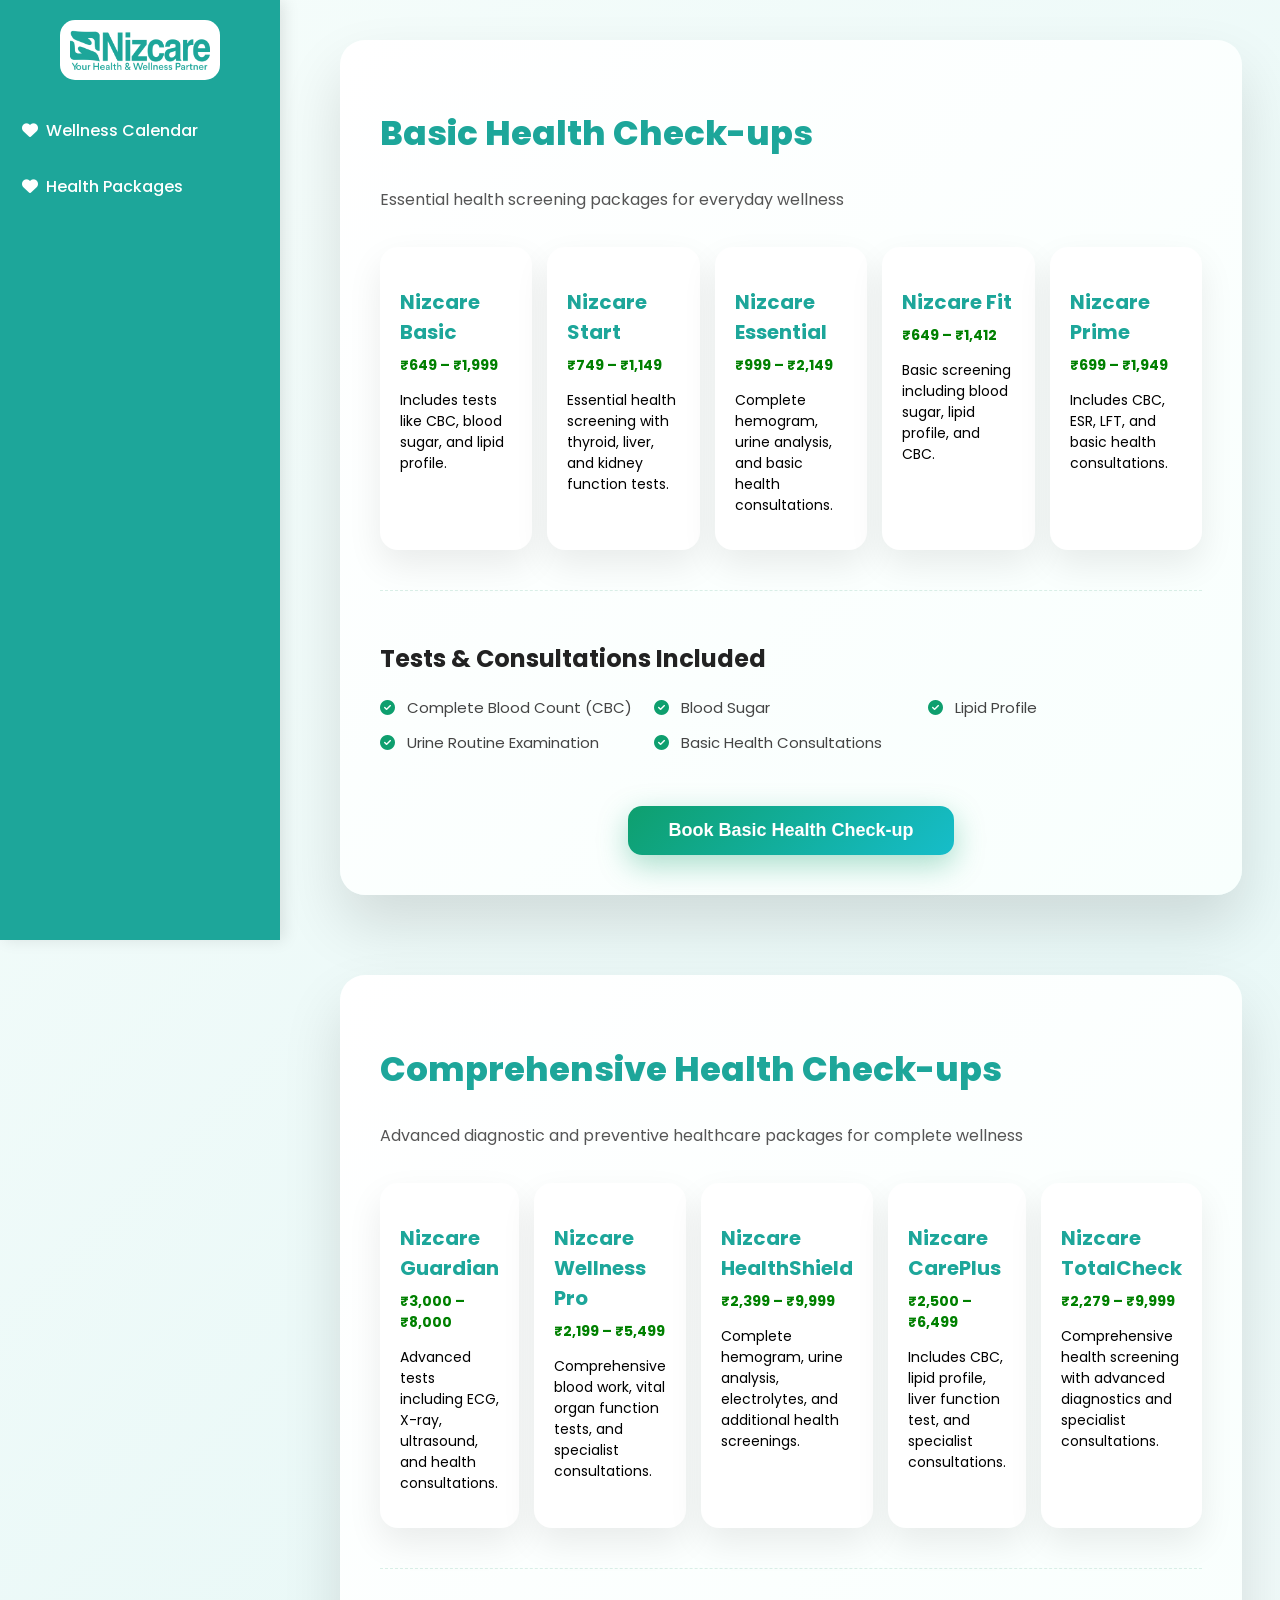
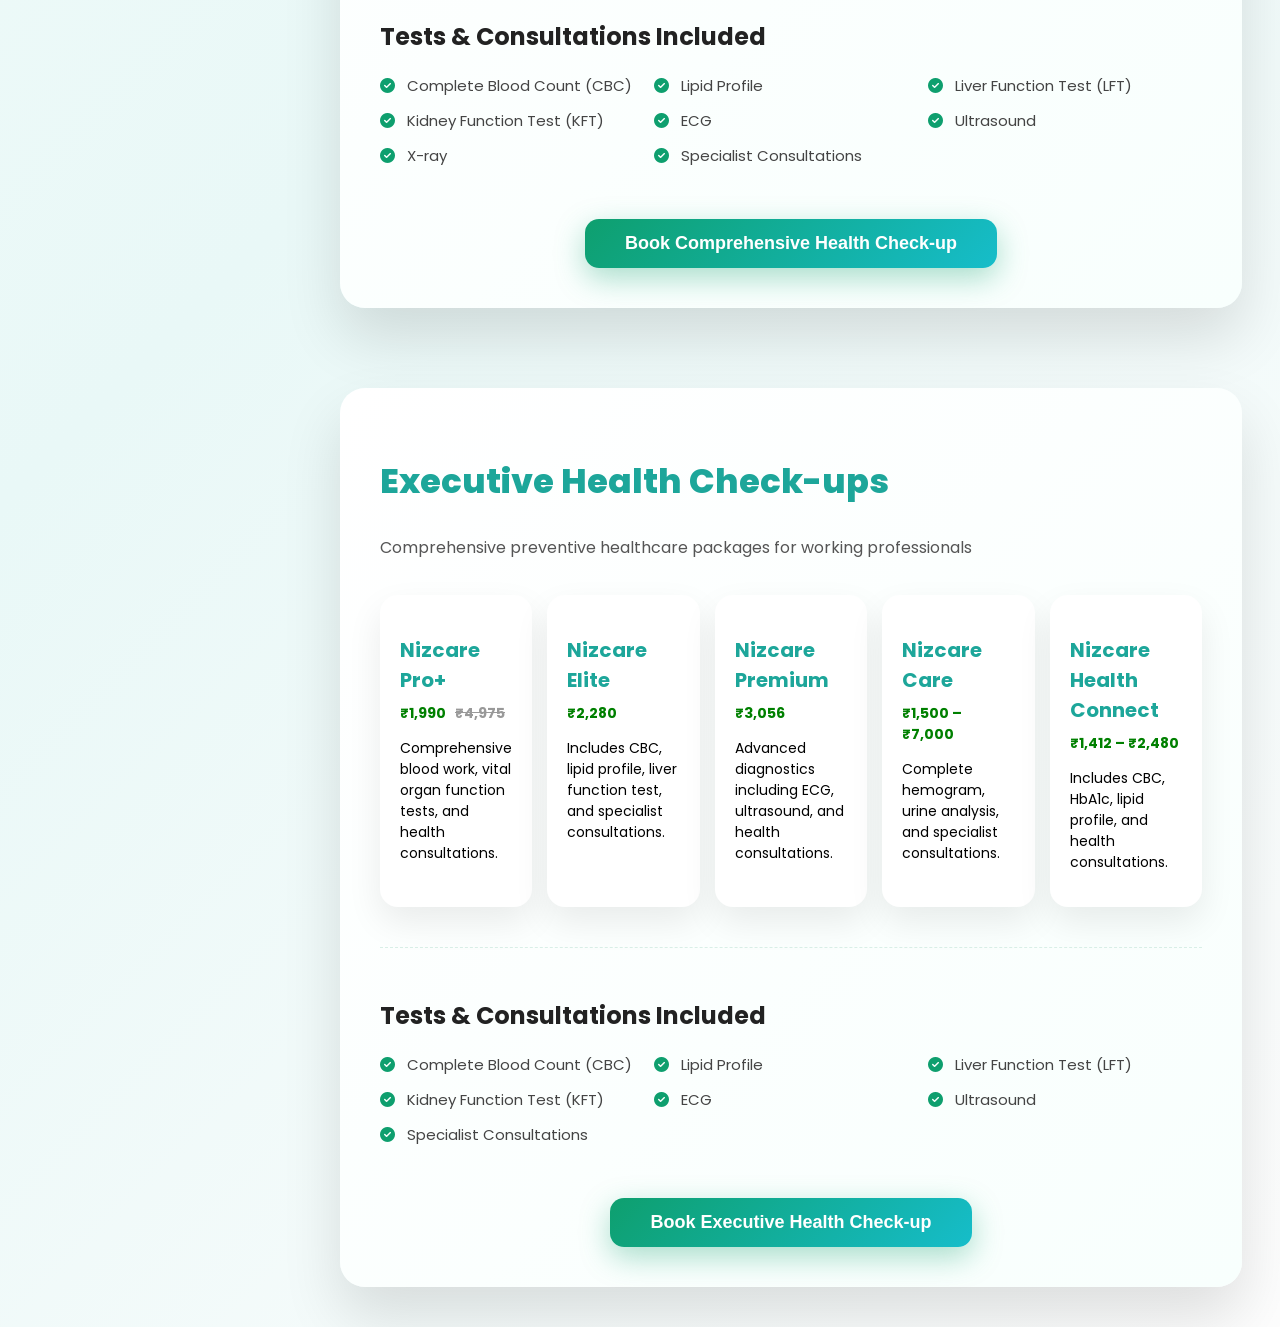
==== package.html @ 3c517d61 "changes" ====
<!DOCTYPE html>
<html lang="en">

<head>
    <meta charset="UTF-8" />
    <meta name="viewport" content="width=device-width, initial-scale=1.0" />
    <title>Wellness Calendar</title>
    <link rel="preconnect" href="https://fonts.googleapis.com" />
    <link rel="preconnect" href="https://fonts.gstatic.com" crossorigin />
    <link
        href="https://fonts.googleapis.com/css2?family=Bitcount+Prop+Single:wght@100..900&family=Poppins:ital,wght@0,100;0,200;0,300;0,400;0,500;0,600;0,700;0,800;0,900;1,100;1,200;1,300;1,400;1,500;1,600;1,700;1,800;1,900&display=swap"
        rel="stylesheet" />
    <link rel="stylesheet" href="./style.css" />
    <link rel="stylesheet" href="https://cdnjs.cloudflare.com/ajax/libs/font-awesome/6.5.0/css/all.min.css" />
</head>

<body>

    <!-- Sidebar -->
    <aside class="sidebar">
        <!-- <h2><i class="fa fa-leaf"></i></h2> -->
        <img src="./assets/Logo/nizcare_logo (1).png" width="140px"
            style="background-color: #fff; padding: 10px; border-radius: 15px;" alt="logo">
        <nav>
            <a href="./index.html"><i class="fa fa-heart"></i> Wellness Calendar</a>
            <a href="./package.html"><i class="fa fa-heart"></i> Health Packages</a>
            <!-- <a href="./processflow.html"><i class="fa fa-calendar"></i> Process Flow</a>
            <a href="./webinar.html"><i class="fa fa-calendar"></i> Webinar</a> -->
        </nav>
    </aside>

    <!-- Main Content -->
    <main class="main-content" style="margin-left: 300px;">
        <section class="executive-card-wrapper">
            <div class="executive-card">

                <div class="executive-header">
                    <h1>Basic Health Check-ups</h1>
                    <p>Essential health screening packages for everyday wellness</p>
                </div>

                <div class="package-list">

                    <div class="package-item">
                        <h3>Nizcare Basic</h3>
                        <p class="price">₹649 – ₹1,999</p>
                        <p>Includes tests like CBC, blood sugar, and lipid profile.</p>
                    </div>

                    <div class="package-item">
                        <h3>Nizcare Start</h3>
                        <p class="price">₹749 – ₹1,149</p>
                        <p>Essential health screening with thyroid, liver, and kidney function tests.</p>
                    </div>

                    <div class="package-item">
                        <h3>Nizcare Essential</h3>
                        <p class="price">₹999 – ₹2,149</p>
                        <p>Complete hemogram, urine analysis, and basic health consultations.</p>
                    </div>

                    <div class="package-item">
                        <h3>Nizcare Fit</h3>
                        <p class="price">₹649 – ₹1,412</p>
                        <p>Basic screening including blood sugar, lipid profile, and CBC.</p>
                    </div>

                    <div class="package-item">
                        <h3>Nizcare Prime</h3>
                        <p class="price">₹699 – ₹1,949</p>
                        <p>Includes CBC, ESR, LFT, and basic health consultations.</p>
                    </div>

                </div>

                <div class="included-tests">
                    <h2>Tests & Consultations Included</h2>
                    <ul>
                        <li><i class="fa fa-check-circle"></i> Complete Blood Count (CBC)</li>
                        <li><i class="fa fa-check-circle"></i> Blood Sugar</li>
                        <li><i class="fa fa-check-circle"></i> Lipid Profile</li>
                        <li><i class="fa fa-check-circle"></i> Urine Routine Examination</li>
                        <li><i class="fa fa-check-circle"></i> Basic Health Consultations</li>
                    </ul>
                </div>

                <div class="executive-footer">
                    <button>Book Basic Health Check-up</button>
                </div>

            </div>
        </section>

        <section class="executive-card-wrapper">
            <div class="executive-card">

                <div class="executive-header">
                    <h1>Comprehensive Health Check-ups</h1>
                    <p>Advanced diagnostic and preventive healthcare packages for complete wellness</p>
                </div>

                <div class="package-list">

                    <div class="package-item">
                        <h3>Nizcare Guardian</h3>
                        <p class="price">₹3,000 – ₹8,000</p>
                        <p>Advanced tests including ECG, X-ray, ultrasound, and health consultations.</p>
                    </div>

                    <div class="package-item">
                        <h3>Nizcare Wellness Pro</h3>
                        <p class="price">₹2,199 – ₹5,499</p>
                        <p>Comprehensive blood work, vital organ function tests, and specialist consultations.</p>
                    </div>

                    <div class="package-item">
                        <h3>Nizcare HealthShield</h3>
                        <p class="price">₹2,399 – ₹9,999</p>
                        <p>Complete hemogram, urine analysis, electrolytes, and additional health screenings.</p>
                    </div>

                    <div class="package-item">
                        <h3>Nizcare CarePlus</h3>
                        <p class="price">₹2,500 – ₹6,499</p>
                        <p>Includes CBC, lipid profile, liver function test, and specialist consultations.</p>
                    </div>

                    <div class="package-item">
                        <h3>Nizcare TotalCheck</h3>
                        <p class="price">₹2,279 – ₹9,999</p>
                        <p>Comprehensive health screening with advanced diagnostics and specialist consultations.</p>
                    </div>

                </div>

                <div class="included-tests">
                    <h2>Tests & Consultations Included</h2>
                    <ul>
                        <li><i class="fa fa-check-circle"></i> Complete Blood Count (CBC)</li>
                        <li><i class="fa fa-check-circle"></i> Lipid Profile</li>
                        <li><i class="fa fa-check-circle"></i> Liver Function Test (LFT)</li>
                        <li><i class="fa fa-check-circle"></i> Kidney Function Test (KFT)</li>
                        <li><i class="fa fa-check-circle"></i> ECG</li>
                        <li><i class="fa fa-check-circle"></i> Ultrasound</li>
                        <li><i class="fa fa-check-circle"></i> X-ray</li>
                        <li><i class="fa fa-check-circle"></i> Specialist Consultations</li>
                    </ul>
                </div>

                <div class="executive-footer">
                    <button>Book Comprehensive Health Check-up</button>
                </div>

            </div>
        </section>

        <section class="executive-card-wrapper">
            <div class="executive-card">

                <div class="executive-header">
                    <h1>Executive Health Check-ups</h1>
                    <p>Comprehensive preventive healthcare packages for working professionals</p>
                </div>

                <div class="package-list">

                    <div class="package-item">
                        <h3>Nizcare Pro+</h3>
                        <p class="price">₹1,990 <span>₹4,975</span></p>
                        <p>Comprehensive blood work, vital organ function tests, and health consultations.</p>
                    </div>

                    <div class="package-item">
                        <h3>Nizcare Elite</h3>
                        <p class="price">₹2,280</p>
                        <p>Includes CBC, lipid profile, liver function test, and specialist consultations.</p>
                    </div>

                    <div class="package-item">
                        <h3>Nizcare Premium</h3>
                        <p class="price">₹3,056</p>
                        <p>Advanced diagnostics including ECG, ultrasound, and health consultations.</p>
                    </div>

                    <div class="package-item">
                        <h3>Nizcare Care</h3>
                        <p class="price">₹1,500 – ₹7,000</p>
                        <p>Complete hemogram, urine analysis, and specialist consultations.</p>
                    </div>

                    <div class="package-item">
                        <h3>Nizcare Health Connect</h3>
                        <p class="price">₹1,412 – ₹2,480</p>
                        <p>Includes CBC, HbA1c, lipid profile, and health consultations.</p>
                    </div>

                </div>

                <div class="included-tests">
                    <h2>Tests & Consultations Included</h2>
                    <ul>
                        <li><i class="fa fa-check-circle"></i> Complete Blood Count (CBC)</li>
                        <li><i class="fa fa-check-circle"></i> Lipid Profile</li>
                        <li><i class="fa fa-check-circle"></i> Liver Function Test (LFT)</li>
                        <li><i class="fa fa-check-circle"></i> Kidney Function Test (KFT)</li>
                        <li><i class="fa fa-check-circle"></i> ECG</li>
                        <li><i class="fa fa-check-circle"></i> Ultrasound</li>
                        <li><i class="fa fa-check-circle"></i> Specialist Consultations</li>
                    </ul>
                </div>

                <div class="executive-footer">
                    <button>Book Executive Health Check-up</button>
                </div>

            </div>
        </section>

    </main>
</body>

</html>
---- style.css ----
body {
    margin: 0;
    display: flex;
    font-family: "Poppins", sans-serif;
    background: linear-gradient(135deg, #f6fdfb, #e9f8f7, #fdfdfd);

}

/* --- Sidebar --- */
.sidebar {
    width: 260px;
    background: #1da69a;
    color: #fff;
    height: 100vh;
    position: fixed;
    left: 0;
    top: 0;
    padding: 20px 10px;
    display: flex;
    flex-direction: column;
    align-items: center;
    gap: 30px;
    box-shadow: 4px 0 15px rgba(0, 0, 0, 0.1);
    z-index: 100;
}

.sidebar h2 {
    font-size: 1.8rem;
    margin-bottom: 20px;
    color: #fff;
}

.sidebar nav {
    display: flex;
    flex-direction: column;
    gap: 15px;
    width: 100%;
}

.sidebar nav a {
    display: flex;
    align-items: center;
    gap: 8px;
    text-decoration: none;
    color: #fff;
    font-weight: 500;
    padding: 8px 12px;
    border-radius: 8px;
    transition: background 0.3s ease;
}

.sidebar nav a:hover {
    background: rgba(255, 255, 255, 0.2);
}

/*  */

.logo-wrapper {
    display: flex;
    justify-content: center;
    align-items: center;
    gap: 40px;
    margin-top: 15px;
    margin-bottom: 20px;
    flex-wrap: wrap;
}

.logo {
    width: 140px;
    max-width: 40vw;
    border-radius: 15px;
    background-color: #fff;
}

.divider {
    font-size: 2rem;
    font-weight: bold;
}

/* Mobile view */
@media (max-width: 600px) {
    .logo-wrapper {
        flex-direction: column;
        gap: 16px;
        margin-top: 15px;
    }

    .divider {
        font-size: 1.5rem;
    }

    .logo {
        width: 120px;
    }
}

/* --- Main Content --- */
.main-content {
    margin-left: 270px;
    /* shifts calendar to the right */
    width: calc(100% - 160px);
}

/* Existing Styles */
.wellness-calendar {
    /* background: linear-gradient(135deg, #f6fdfb, #e9f8f7, #fdfdfd); */
    padding: 20px 20px;
    color: #333;
}

.calendar-header {
    text-align: center;
    /* margin-bottom: 60px; */
}

.well-card {
    margin-bottom: 1rem;
}

.calendar-month {
    display: flex;
    justify-content: center;
    align-items: center;
    gap: 30px;
    /* padding: 0 1rem; */
}

.calendar-month h1 {
    font-size: 3rem;
    font-weight: 700;
    /* margin-bottom: 10px; */
    color: #1da69a;
}

.all-btn {
    display: flex;
    justify-content: center;
}

.main-btn {
    background: #1da69a;
    color: #fff;
    border: none;
    padding: 10px 20px;
    width: 100px;
    border-radius: 10px;
    font-size: 1rem;
    font-weight: 600;
    cursor: pointer;
    transition: background 0.3s ease;
    margin: 0 5px;
    margin-top: 10px;
}

.main-btn:hover {
    background: #ffaf39;
}

/* --- Mobile layout --- */
@media (max-width: 767px) {
    body {
        flex-direction: column;
    }

    .sidebar {
        display: none;
    }

    .main-content {
        margin-left: 0;
        width: 100%;
    }

    .calendar-month {
        flex-direction: column;
        text-align: center;
    }

    .calendar-month h1 {
        margin-bottom: 0.5rem;
    }
}

.select-corporate {
    /* background-color: #fff; */
    /* border-radius: 20px; */
    padding: 20px;
    margin-top: 20px;
    display: flex;
    justify-content: space-around;
    gap: 20px;
}

@media (max-width: 767px) {
    .select-corporate {
        display: flex;
        flex-direction: column;
    }
}

.select-corporate div {
    background-color: #fff;
    padding: 15px;
    border-radius: 15px;
}

.select-corporate img {
    /* text-align: center; */
    width: 140px;
}

.select-corporate h4 {
    text-align: center;
}

.select-btn {
    background-color: #1da69a;
    color: #fff;
    border: none;
    padding: 10px 18px;
    border-radius: 10px;
    font-weight: 500;
    transition: all 0.3s ease;
    cursor: pointer;
}

.select-btn:hover {
    background-color: #158c80;
    box-shadow: 0 0 12px rgba(29, 166, 154, 0.4);
    transform: translateY(-3px);
}

.view-btn {
    background-color: #f8a01f;
    color: #fff;
    border: none;
    padding: 10px 18px;
    border-radius: 10px;
    font-weight: 500;
    transition: all 0.3s ease;
    cursor: pointer;
}

.view-btn:hover {
    background-color: #e18f16;
    box-shadow: 0 0 12px rgba(248, 160, 31, 0.4);
    transform: translateY(-3px);
}

/* Your existing calendar styles stay same */
.calendar-header h1 {
    font-size: 2rem;
    font-weight: 700;
    /* color: #1da69a; */
}

.calendar-header h1 i {
    margin-right: 10px;
    color: #ff6b6b;
}

.calendar-header p {
    font-size: 1.15rem;
    opacity: 0.85;
    max-width: 700px;
    margin: 10px auto 0;
}

.calendar-grid {
    display: grid;
    grid-template-columns: repeat(auto-fill, minmax(330px, 1fr));
    gap: 35px;
    max-width: 1200px;
    margin: auto;
    justify-content: center;
    /* ✅ Keeps last row cards centered */
}

.calendar-card {
    position: relative;
    background: rgba(255, 255, 255, 0.6);
    backdrop-filter: blur(12px);
    border-radius: 20px;
    overflow: hidden;
    box-shadow: 0 12px 35px rgba(0, 0, 0, 0.1);
    transition: transform 0.35s ease, box-shadow 0.35s ease;
    display: flex;
    flex-direction: column;
}

.calendar-card:hover {
    transform: translateY(-10px) scale(1.02);
    box-shadow: 0 18px 40px rgba(0, 0, 0, 0.15);
}

.calendar-card.hide {
    display: none !important;
}

.calendar-date {
    position: absolute;
    top: 20px;
    left: 20px;
    background: linear-gradient(135deg, #1da69a, #33c9ba);
    color: #fff;
    padding: 12px 16px;
    border-radius: 14px;
    text-align: center;
    box-shadow: 0 6px 15px rgba(0, 0, 0, 0.2);
    z-index: 2;
    transition: all 0.3s ease;
}

.tag-paid {
    position: absolute;
    top: 20px;
    right: 20px;
    background: #ffaf39;
    color: #fff;
    padding: 3px 8px;
    border-radius: 14px;
    text-align: center;
    box-shadow: 0 6px 15px rgba(0, 0, 0, 0.2);
    z-index: 2;
    transition: all 0.3s ease;
}

.tag-complementary {
    position: absolute;
    top: 20px;
    right: 20px;
    background: #1da69a;
    color: #fff;
    padding: 3px 8px;
    border-radius: 14px;
    text-align: center;
    box-shadow: 0 6px 15px rgba(0, 0, 0, 0.2);
    z-index: 2;
    transition: all 0.3s ease;
}

.calendar-card:hover .calendar-date {
    box-shadow: 0 0 20px rgba(29, 166, 154, 0.7);
    transform: scale(1.05);
}

.calendar-date .day {
    font-size: 1.6rem;
    font-weight: 700;
    display: block;
}

.calendar-date .month {
    font-size: 1rem;
    text-transform: uppercase;
}

.calendar-date .year {
    font-size: 0.75rem;
    opacity: 0.9;
}

.calendar-card img {
    width: 100%;
    height: 210px;
    object-fit: cover;
    transition: transform 0.35s ease;
    z-index: 1;
}

.calendar-card:hover img {
    transform: scale(1.08);
}

.calendar-content {
    padding: 25px;
    flex-grow: 1;
}

.calendar-content h2 {
    font-size: 1rem;
    margin-bottom: 0px;
    color: #1da69a;
}

.pricing {
    display: flex;
    justify-content: space-around;
    align-items: center;
}

.price {
    display: block;
}

/* .calendar-content p {
    font-size: 1rem;
    opacity: 0.85;
    line-height: 1.5;
} */


/* ===== STEP-BY-STEP JOURNEY (ARROW FLOW) ===== */
.journey-wrapper {
    /* background: #ffffff; */
    padding: 60px 30px;
    border-radius: 20px;
    /* box-shadow: 0 8px 30px rgba(0, 0, 0, 0.05); */
    margin-bottom: 60px;
    text-align: center;
}

.journey-heading {
    font-size: 2rem;
    /* color: #1da69a; */
    font-weight: 700;
    margin-bottom: 8px;
}

.journey-sub {
    color: #666;
    font-size: 1rem;
    margin-bottom: 60px;
}

/* Stakeholder Block */
.journey-block {
    margin-bottom: 80px;
}

.journey-block h2 {
    font-size: 1.4rem;
    font-weight: 600;
    margin-bottom: 40px;
    color: #0e3a34;
}

.journey-block h2 i {
    color: #1da69a;
    margin-right: 8px;
}

/* Steps Layout */
.journey-steps {
    display: flex;
    flex-wrap: wrap;
    align-items: center;
    justify-content: center;
    gap: 20px;
    position: relative;
}

.journey-step {
    background: #fff;
    border-radius: 14px;
    box-shadow: 0 4px 16px rgba(0, 0, 0, 0.06);
    padding: 20px;
    height: 100px;
    width: 180px;
    transition: transform 0.3s ease, box-shadow 0.3s ease;
}

.journey-step:hover {
    transform: translateY(-5px);
    box-shadow: 0 10px 25px rgba(29, 166, 154, 0.15);
}

.step-num {
    background: #1da69a;
    color: #fff;
    font-weight: 600;
    border-radius: 50%;
    display: inline-block;
    width: 38px;
    height: 38px;
    line-height: 38px;
    margin-bottom: 10px;
    font-size: 1rem;
}

.journey-step p {
    font-size: 0.9rem;
    color: #333;
    margin: 0;
    line-height: 1.4;
}

/* Arrows */
.journey-arrow {
    color: #1da69a;
    font-size: 1.5rem;
    opacity: 0.8;
    transition: transform 0.3s ease;
}

.journey-arrow i {
    transition: transform 0.3s ease;
}

.journey-arrow:hover i {
    transform: translateX(4px);
}

/* Thematic Colors */
.journey-block.broker .step-num {
    background: #1da69a;
}

.journey-block.hr .step-num {
    background: #f8a01f;
}

.journey-block.employee .step-num {
    background: #3085f7;
}

.journey-block.hr h2 i {
    color: #f8a01f;
}

.journey-block.employee h2 i {
    color: #3085f7;
}

.journey-block.hr .journey-arrow {
    color: #f8a01f;
}

.journey-block.employee .journey-arrow {
    color: #3085f7;
}

/* Employee Wrap Fix */
.employee-steps {
    max-width: 900px;
    margin: 0 auto;
}

.employee-steps .journey-step:nth-child(9) {
    margin-top: 30px;
}

.hide-on-wrap {
    display: none;
}

/* Responsive */
@media (max-width: 900px) {
    .journey-steps {
        flex-direction: column;
    }

    .journey-arrow i {
        transform: rotate(90deg);
    }

    .journey-arrow:hover i {
        transform: translateY(4px) rotate(90deg);
    }

    .hide-on-wrap {
        display: block;
    }
}

/* Benefits */

.benefits-section {
    display: flex;
    justify-content: center;
    gap: 15px;
    padding: 60px 30px;
}

.benefit-card {
    background-color: #fff;
    padding: 15px;
    border-radius: 15px;
    transition: transform 0.3s ease, box-shadow 0.3s ease;
}

.benefit-card:hover {
    transform: translateY(-5px);
    box-shadow: 0 10px 25px rgba(29, 166, 154, 0.15);
}

.benefit-card ul {
    list-style: none;
}

.benefit-card li {
    margin-bottom: 10px;
}

.benefit-card li i {
    color: #1da69a;
}

.benefit-card strong {
    color: #1da69a;
}

@media (max-width: 768px) {
    .benefits-section {
        display: flex;
        flex-direction: column;
    }
}


/* ---------- Modal-only styles (won't affect existing cards/sidebar) ---------- */
.wc-modal-backdrop {
    position: fixed;
    inset: 0;
    background: rgba(0, 0, 0, 0.45);
    display: none;
    align-items: center;
    justify-content: center;
    z-index: 2000;
}

.wc-modal {
    width: 920px;
    max-width: 96%;
    background: #fff;
    border-radius: 10px;
    padding: 18px;
    box-shadow: 0 12px 40px rgba(2, 6, 23, 0.35);
    max-height: 86vh;
    overflow: auto;
    font-family: inherit;
}

.wc-modal .header {
    display: flex;
    justify-content: space-between;
    align-items: center;
    gap: 12px
}

.wc-modal h3 {
    margin: 0;
    font-size: 18px
}

.wc-modal .muted {
    color: #6b7280;
    font-size: 13px
}

.wc-controls {
    display: flex;
    gap: 8px;
    align-items: center
}

.wc-btn {
    padding: 8px 12px;
    border-radius: 8px;
    border: 0;
    cursor: pointer;
    font-size: 14px
}

.wc-btn.secondary {
    background: #eef6f4
}

.wc-btn.primary {
    background: #1da69a;
    color: white
}

.wc-table {
    width: 100%;
    border-collapse: collapse;
    margin-top: 12px;
    font-size: 14px
}

.wc-table th,
.wc-table td {
    padding: 8px;
    border-bottom: 1px solid #eef2f2;
    text-align: left;
    vertical-align: middle
}

.wc-table th {
    background: #fbfdfc;
    position: sticky;
    top: 0;
    z-index: 2
}

.wc-checkbox-col {
    width: 48px;
    text-align: center
}

.wc-small {
    font-size: 13px;
    color: #6b7280
}

.wc-no-items {
    padding: 12px;
    color: #6b7280;
    text-align: center
}

/* selections area that will appear below corporate tiles (only styling for the inserted block) */
.wc-selections-container {
    margin-top: 16px
}

.wc-selection-card {
    background: #fff;
    border-radius: 10px;
    padding: 10px;
    border: 1px solid #eef6f4;
    margin-bottom: 10px;
    box-shadow: 0 1px 6px rgba(0, 0, 0, 0.04)
}

.wc-selection-card h4 {
    margin: 0 0 6px 0;
    font-size: 15px
}

.wc-selection-row {
    display: flex;
    justify-content: space-between;
    align-items: center;
    padding: 6px 0;
    border-top: 1px dashed #f1f7f6
}

.wc-selection-row:first-of-type {
    border-top: 0;
    padding-top: 0
}

.wc-remove {
    background: transparent;
    border: 0;
    color: #c23b3b;
    cursor: pointer;
    font-size: 14px
}

@media (max-width:520px) {
    .wc-modal {
        padding: 12px;
    }

    .wc-table th,
    .wc-table td {
        font-size: 13px;
        padding: 6px
    }
}


/* Broker selector + note */
.broker-select-wrap {
    display: flex;
    align-items: center;
    justify-content: center;
    gap: 12px;
    margin: 16px 0;
}

.broker-select-wrap label {
    font-size: 14px;
    font-weight: 600;
}

.broker-select-wrap select {
    padding: 6px 8px;
    border-radius: 6px;
    border: 1px solid #ccc;
}

.broker-note {
    font-size: 13px;
    color: #555;
    margin-bottom: 6px;
}

.select-corporate>div {
    display: inline-block;
    vertical-align: top;
    width: 160px;
    margin-right: 12px;
    padding: 10px;
    border-radius: 8px;
    border: 1px solid #e6e6e6;
    text-align: center;
}

.select-corporate img {
    max-width: 100%;
    height: 48px;
    object-fit: contain;
    margin-bottom: 8px;
}

.wc-active-corp {
    box-shadow: 0 0 0 3px rgba(29, 166, 154, 0.12);
    border-color: #1da69a;
}

.hide {
    display: none !important;
}

.wc-modal-backdrop {
    position: fixed;
    inset: 0;
    background: rgba(0, 0, 0, 0.35);
    display: none;
    align-items: center;
    justify-content: center;
    z-index: 9999;
}

.wc-modal {
    background: white;
    width: 90%;
    max-width: 900px;
    border-radius: 8px;
    padding: 16px;
    box-shadow: 0 10px 30px rgba(0, 0, 0, 0.2);
}

.wc-table {
    width: 100%;
    border-collapse: collapse;
    margin-top: 12px;
}

.wc-table th,
.wc-table td {
    padding: 8px 10px;
    border: 1px solid #eee;
    text-align: left;
}

.wc-btn {
    padding: 8px 12px;
    border-radius: 6px;
    cursor: pointer;
}

.wc-btn.primary {
    background: #1da69a;
    color: #fff;
    border: none;
}

.wc-btn.secondary {
    background: #f0f0f0;
    border: none;
}

.wc-checkbox-col {
    width: 44px;
    text-align: center;
}

.wc-no-items {
    text-align: center;
    padding: 16px;
    color: #666;
}

/* small responsive tweaks */
@media (max-width: 640px) {
    .select-corporate>div {
        width: 48%;
        margin-bottom: 10px;
    }

    .broker-select-wrap {
        flex-direction: column;
        gap: 6px;
    }
}

footer {
    background-color: #1da69a;
    color: white;
    text-align: center;
    padding: 15px 10px;
    margin-top: 30px;
    /* border-radius: 0 0 10px 10px; */
}

footer {
    display: flex;
    justify-content: space-between;
    gap: 10px;
    margin-left: 5px;
}

@media (max-width: 748px) {
    footer {
        flex-direction: column;
        text-align: center;
        margin-left: 0px;
    }
}


/* Health packages */
.executive-card-wrapper {
    padding: 40px;
    font-family: 'Poppins', sans-serif;
}

.executive-card {
    background: linear-gradient(135deg, #ffffff, #f8fffd);
    border-radius: 25px;
    padding: 40px;
    box-shadow: 0 30px 60px rgba(0,0,0,0.12);
    max-width: 1100px;
}

.executive-header h1 {
    font-size: 34px;
    font-weight: 800;
    color: #1da69a;
}

.executive-header p {
    color: #555;
    margin-top: 8px;
    font-size: 16px;
}

.package-list {
    display: grid;
    grid-template-columns: repeat(5, 1fr); /* FORCE 5 cards in one row */
    gap: 15px;
    margin-top: 35px;
}

.package-item {
    background: #ffffff;
    border-radius: 18px;
    padding: 20px;
    box-shadow: 0 15px 35px rgba(0,0,0,0.08);
    transition: transform 0.3s ease;
}

.package-item:hover {
    transform: translateY(-6px);
}

.package-item h3 {
    font-size: 20px;
    color: #1da69a;
    margin-bottom: 8px;
}

.price span {
    font-size: 14px;
    color: #999;
    text-decoration: line-through;
    margin-left: 6px;
}

.price {
    font-size: 22px;
    font-weight: 700;
    color: green;
}

.package-item p {
    font-size: 14px;
    /* color: #555; */
    margin-top: 8px;
}

.included-tests {
    margin-top: 40px;
    padding-top: 30px;
    border-top: 1px dashed #d9efe7;
}

.included-tests h2 {
    font-size: 24px;
    margin-bottom: 20px;
    color: #222;
}

.included-tests ul {
    display: grid;
    grid-template-columns: repeat(auto-fit, minmax(220px, 1fr));
    list-style: none;
    padding: 0;
}

.included-tests li {
    font-size: 15px;
    margin-bottom: 12px;
    color: #444;
}

.included-tests li i {
    color: #0e9f6e;
    margin-right: 8px;
}

.executive-footer {
    margin-top: 40px;
    text-align: center;
}

.executive-footer button {
    padding: 14px 40px;
    font-size: 18px;
    font-weight: 600;
    color: #fff;
    background: linear-gradient(135deg, #0e9f6e, #16bdca);
    border: none;
    border-radius: 14px;
    cursor: pointer;
    box-shadow: 0 10px 30px rgba(14,159,110,0.35);
}

.executive-footer button:hover {
    opacity: 0.92;
}
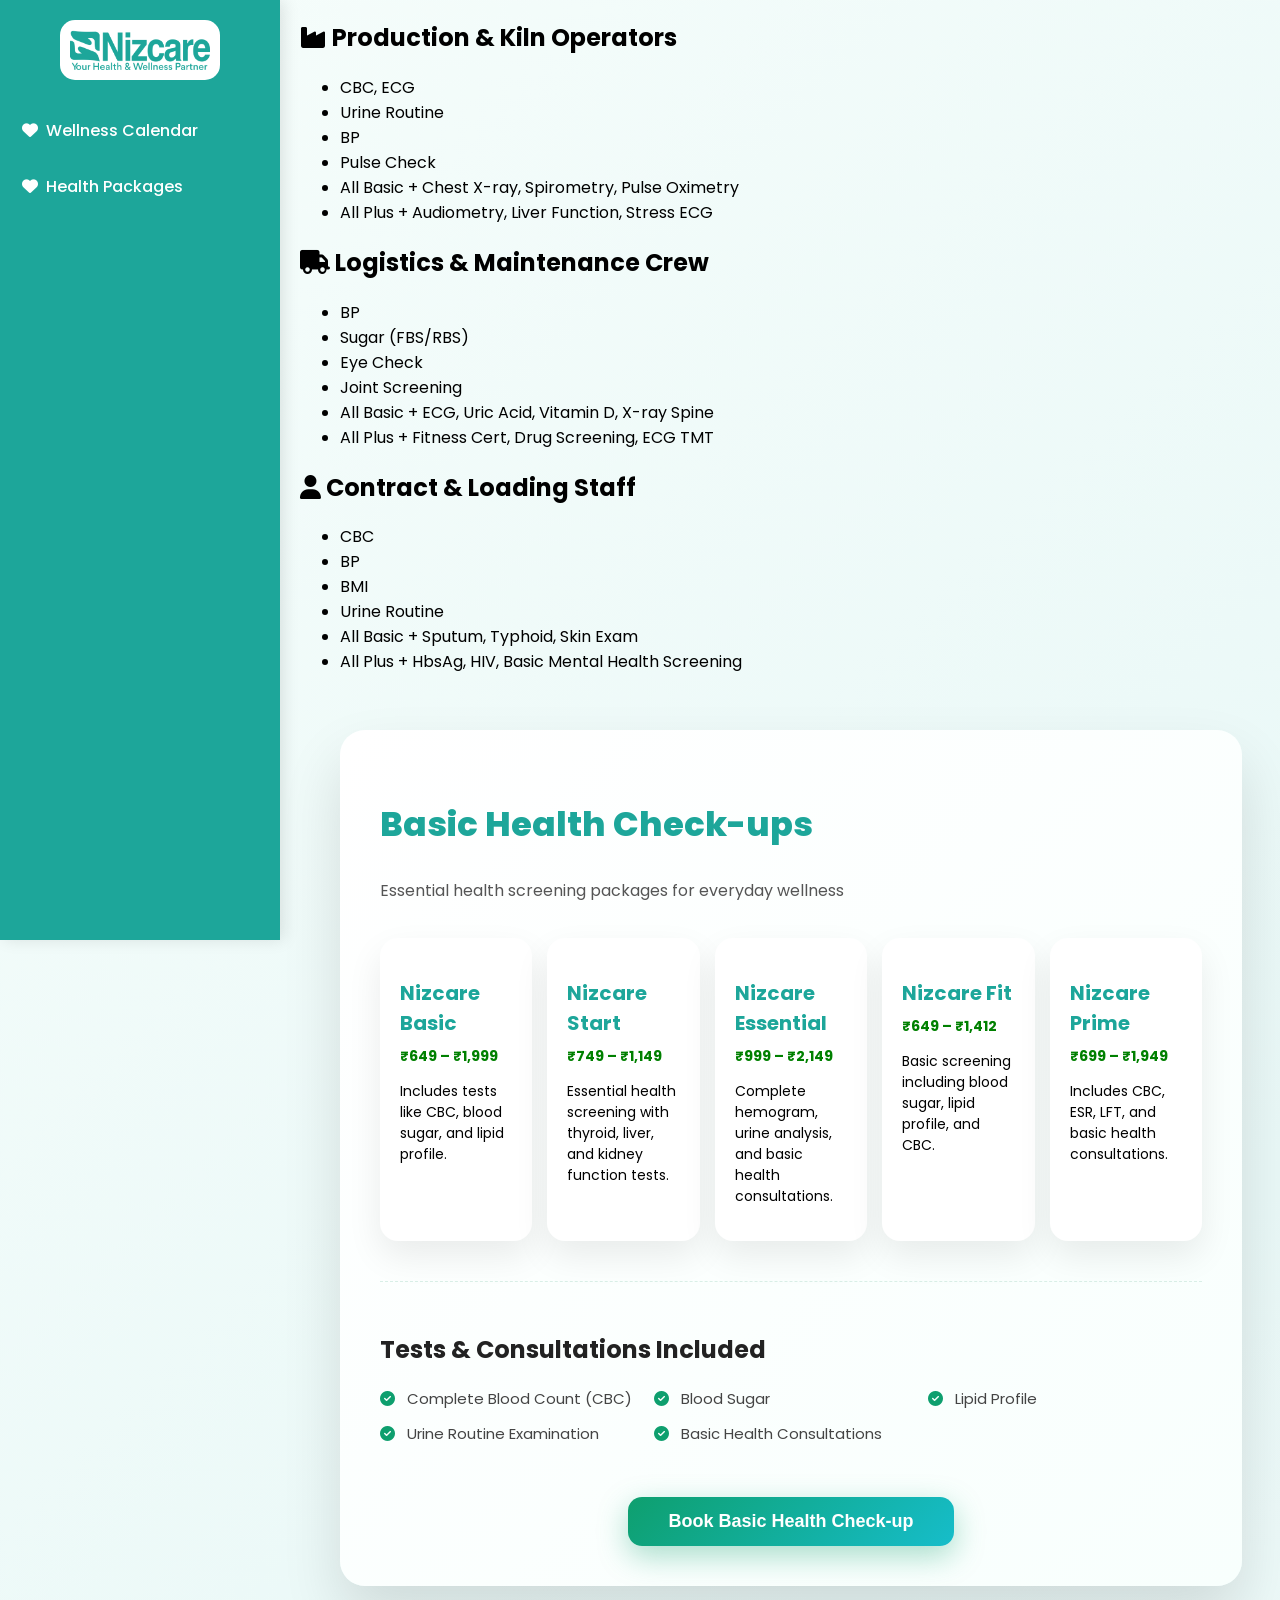
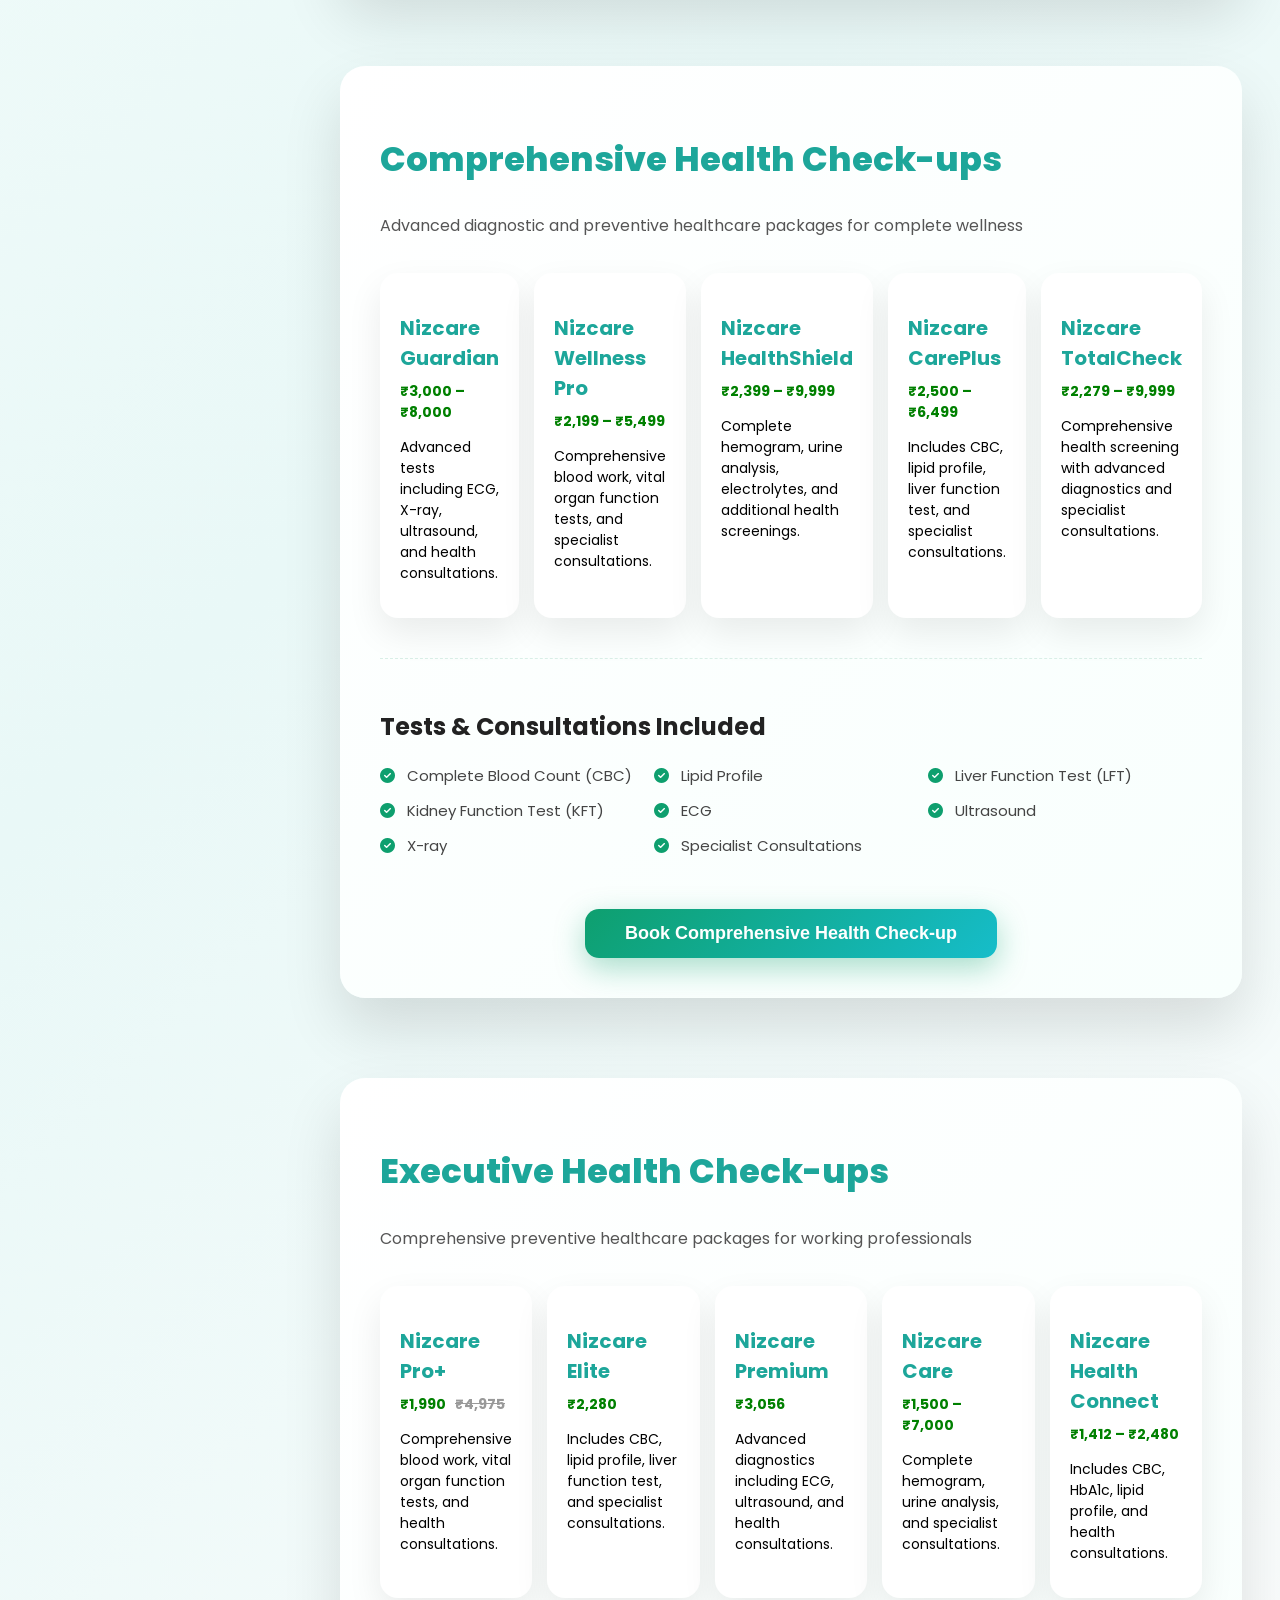
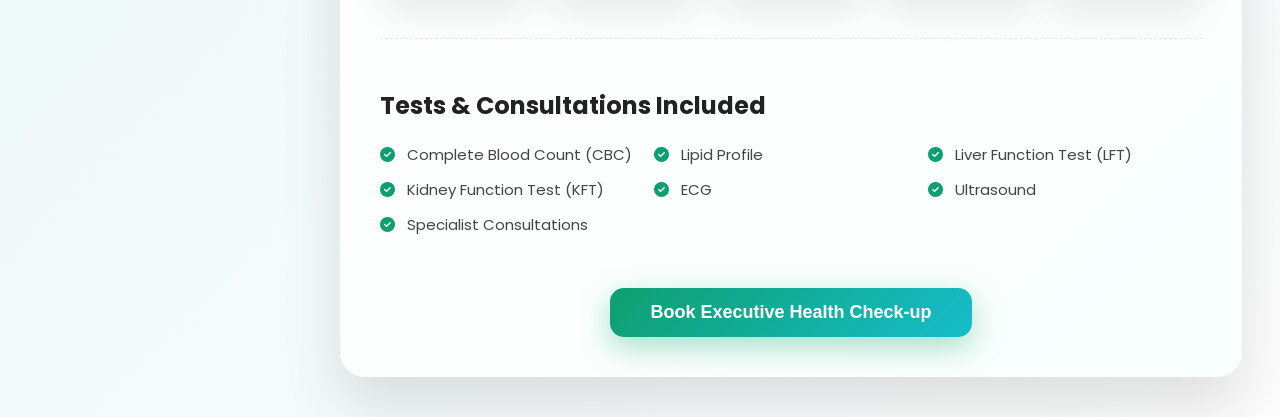
==== commit 6e5746a2: "done" ====
--- a/package.html
+++ b/package.html
@@ -31,6 +31,50 @@
 
     <!-- Main Content -->
     <main class="main-content" style="margin-left: 300px;">
+
+        <section class="cement-packages">
+
+    <div class="cement-card">
+        <h2><i class="fa fa-industry"></i> Production & Kiln Operators</h2>
+
+        <ul class="test-list">
+            <li>CBC, ECG</li>
+            <li>Urine Routine</li>
+            <li>BP</li>
+            <li>Pulse Check</li>
+            <li>All Basic + Chest X-ray, Spirometry, Pulse Oximetry</li>
+            <li>All Plus + Audiometry, Liver Function, Stress ECG</li>
+        </ul>
+    </div>
+
+    <div class="cement-card">
+        <h2><i class="fa fa-truck"></i> Logistics & Maintenance Crew</h2>
+
+        <ul class="test-list">
+            <li>BP</li>
+            <li>Sugar (FBS/RBS)</li>
+            <li>Eye Check</li>
+            <li>Joint Screening</li>
+            <li>All Basic + ECG, Uric Acid, Vitamin D, X-ray Spine</li>
+            <li>All Plus + Fitness Cert, Drug Screening, ECG TMT</li>
+        </ul>
+    </div>
+
+    <div class="cement-card">
+        <h2><i class="fa fa-user"></i> Contract & Loading Staff</h2>
+
+        <ul class="test-list">
+            <li>CBC</li>
+            <li>BP</li>
+            <li>BMI</li>
+            <li>Urine Routine</li>
+            <li>All Basic + Sputum, Typhoid, Skin Exam</li>
+            <li>All Plus + HbsAg, HIV, Basic Mental Health Screening</li>
+        </ul>
+    </div>
+
+</section>
+        
         <section class="executive-card-wrapper">
             <div class="executive-card">
 
--- a/style.css
+++ b/style.css
@@ -325,6 +325,20 @@
     transition: all 0.3s ease;
 }
 
+.tag-special {
+    position: absolute;
+    bottom: 100px;
+    right: 20px;
+    background: #1da69a;
+    color: #fff;
+    padding: 3px 8px;
+    border-radius: 14px;
+    text-align: center;
+    box-shadow: 0 6px 15px rgba(0, 0, 0, 0.2);
+    z-index: 2;
+    transition: all 0.3s ease;
+}
+
 .tag-complementary {
     position: absolute;
     top: 20px;
@@ -356,8 +370,9 @@
 }
 
 .calendar-date .year {
-    font-size: 0.75rem;
+    font-size: 1rem;
     opacity: 0.9;
+    margin-left: 5px;
 }
 
 .calendar-card img {
@@ -983,6 +998,105 @@
     margin-top: 8px;
 }
 
+/* ==============================
+   Sector Health Section
+============================== */
+
+.sector-health-section {
+    padding: 80px 60px;
+    font-family: 'Poppins', sans-serif;
+    background: #f4f6f8;
+}
+
+/* Header */
+
+.section-header {
+    text-align: center;
+    margin-bottom: 60px;
+}
+
+.section-header h1 {
+    font-size: 38px;
+    font-weight: 800;
+    color: #1f2937;
+}
+
+.section-header p {
+    font-size: 18px;
+    color: #6b7280;
+    margin-top: 10px;
+}
+
+/* Role Block */
+
+.role-block {
+    background: #ffffff;
+    border-radius: 20px;
+    padding: 40px;
+    margin-bottom: 40px;
+    box-shadow: 0 25px 50px rgba(0,0,0,0.08);
+}
+
+.role-title h2 {
+    font-size: 24px;
+    font-weight: 700;
+    margin-bottom: 30px;
+    color: #111827;
+}
+
+/* Tiers */
+
+.tier-container {
+    display: grid;
+    grid-template-columns: 1fr 1fr;
+    gap: 30px;
+}
+
+.tier {
+    background: #f9fafb;
+    border-radius: 16px;
+    padding: 25px;
+    border: 1px solid #e5e7eb;
+}
+
+.tier.plus {
+    background: linear-gradient(135deg, #e6f4f1, #f0faf8);
+    border: 1px solid #cde9e4;
+}
+
+.tier h3 {
+    font-size: 18px;
+    font-weight: 600;
+    margin-bottom: 15px;
+}
+
+.tier ul {
+    list-style: none;
+    padding: 0;
+}
+
+.tier li {
+    margin-bottom: 10px;
+    font-size: 14px;
+    color: #374151;
+}
+
+/* Responsive */
+
+@media (max-width: 992px) {
+    .tier-container {
+        grid-template-columns: 1fr;
+    }
+
+    .sector-health-section {
+        padding: 60px 25px;
+    }
+
+    .section-header h1 {
+        font-size: 28px;
+    }
+}
+
 .included-tests {
     margin-top: 40px;
     padding-top: 30px;
@@ -1033,3 +1147,45 @@
 .executive-footer button:hover {
     opacity: 0.92;
 }
+
+
+/* ================== */
+.wellness-modal {
+    display: none;
+    position: fixed;
+    z-index: 9999;
+    left: 0;
+    top: 0;
+    width: 100%;
+    height: 100%;
+    background: rgba(0,0,0,0.6);
+}
+
+.wellness-modal-content {
+    background: #fff;
+    width: 420px;
+    margin: 8% auto;
+    padding: 25px;
+    border-radius: 8px;
+    position: relative;
+}
+
+.wellness-close {
+    position: absolute;
+    right: 15px;
+    top: 10px;
+    font-size: 22px;
+    cursor: pointer;
+}
+
+#modalTopics label {
+    display: block;
+    margin-bottom: 8px;
+    cursor: pointer;
+}
+
+#submitSelection {
+    margin-top: 15px;
+    padding: 8px 15px;
+    cursor: pointer;
+}
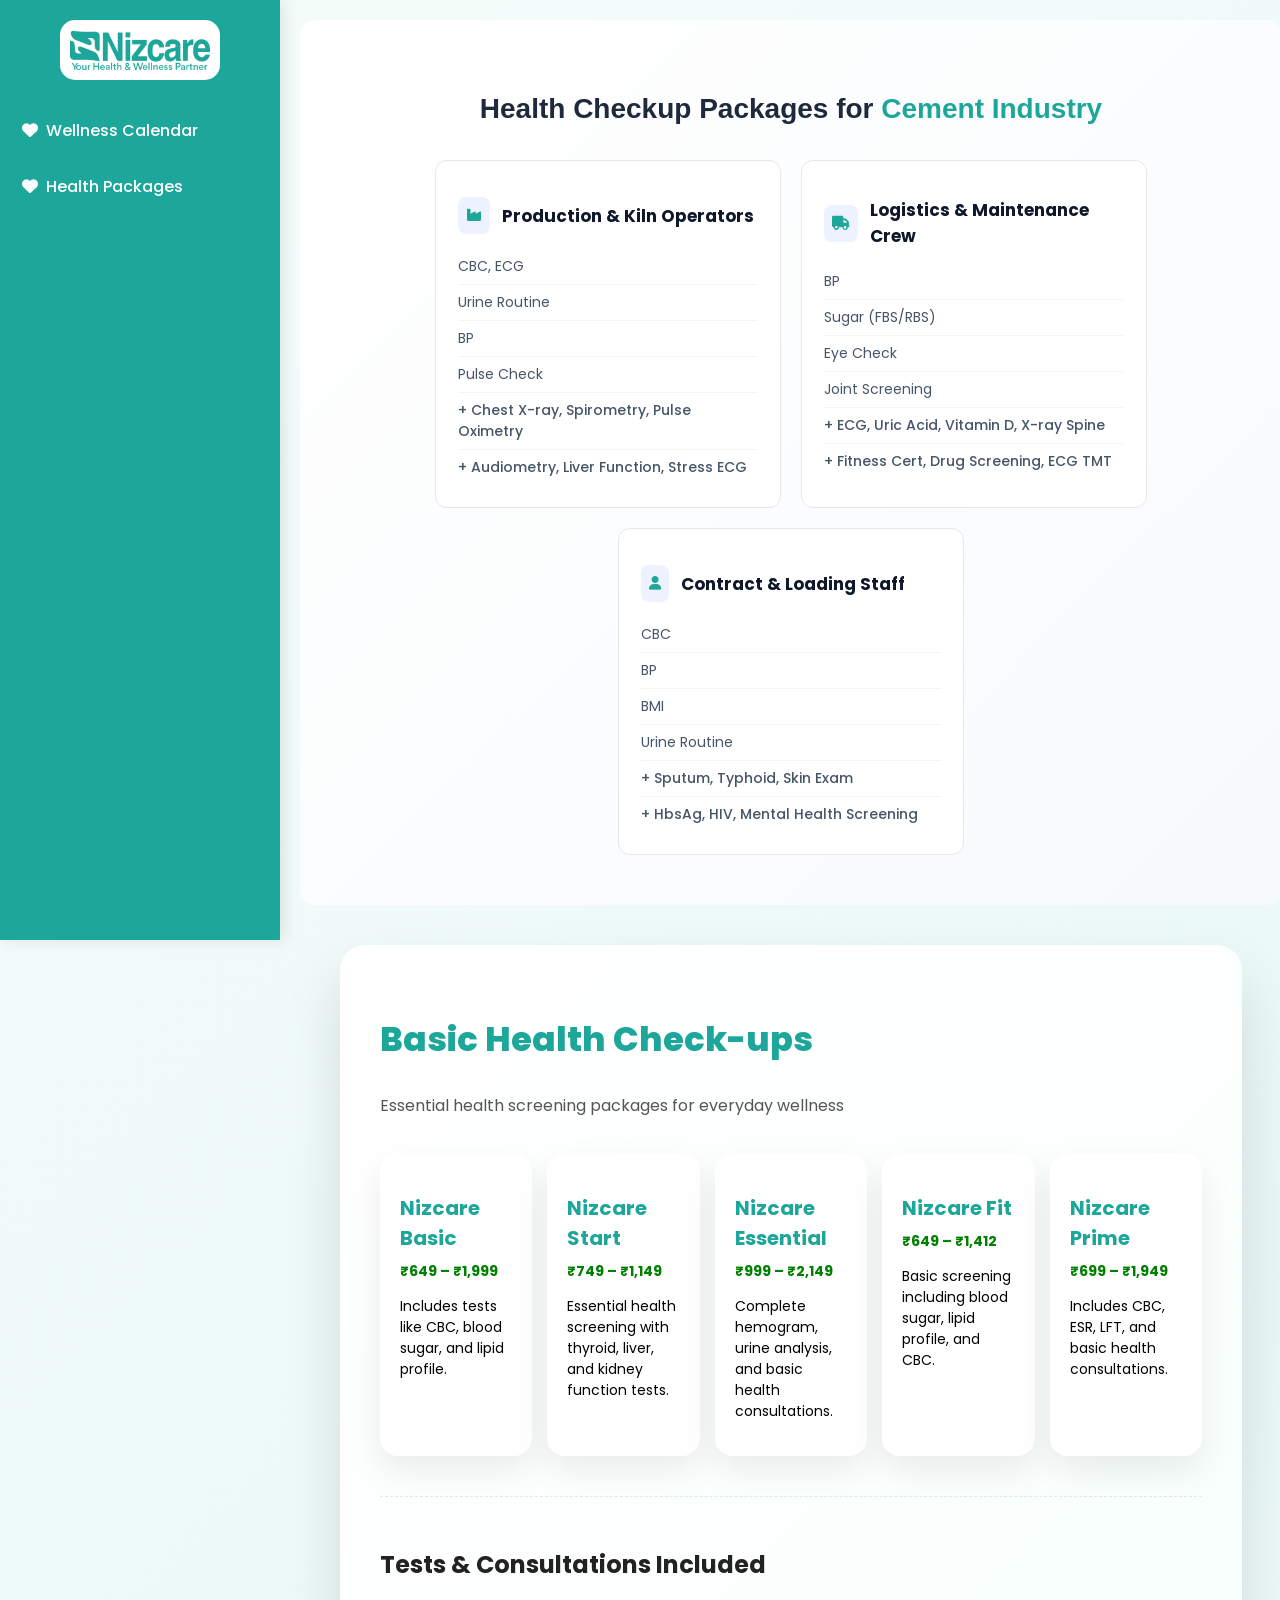
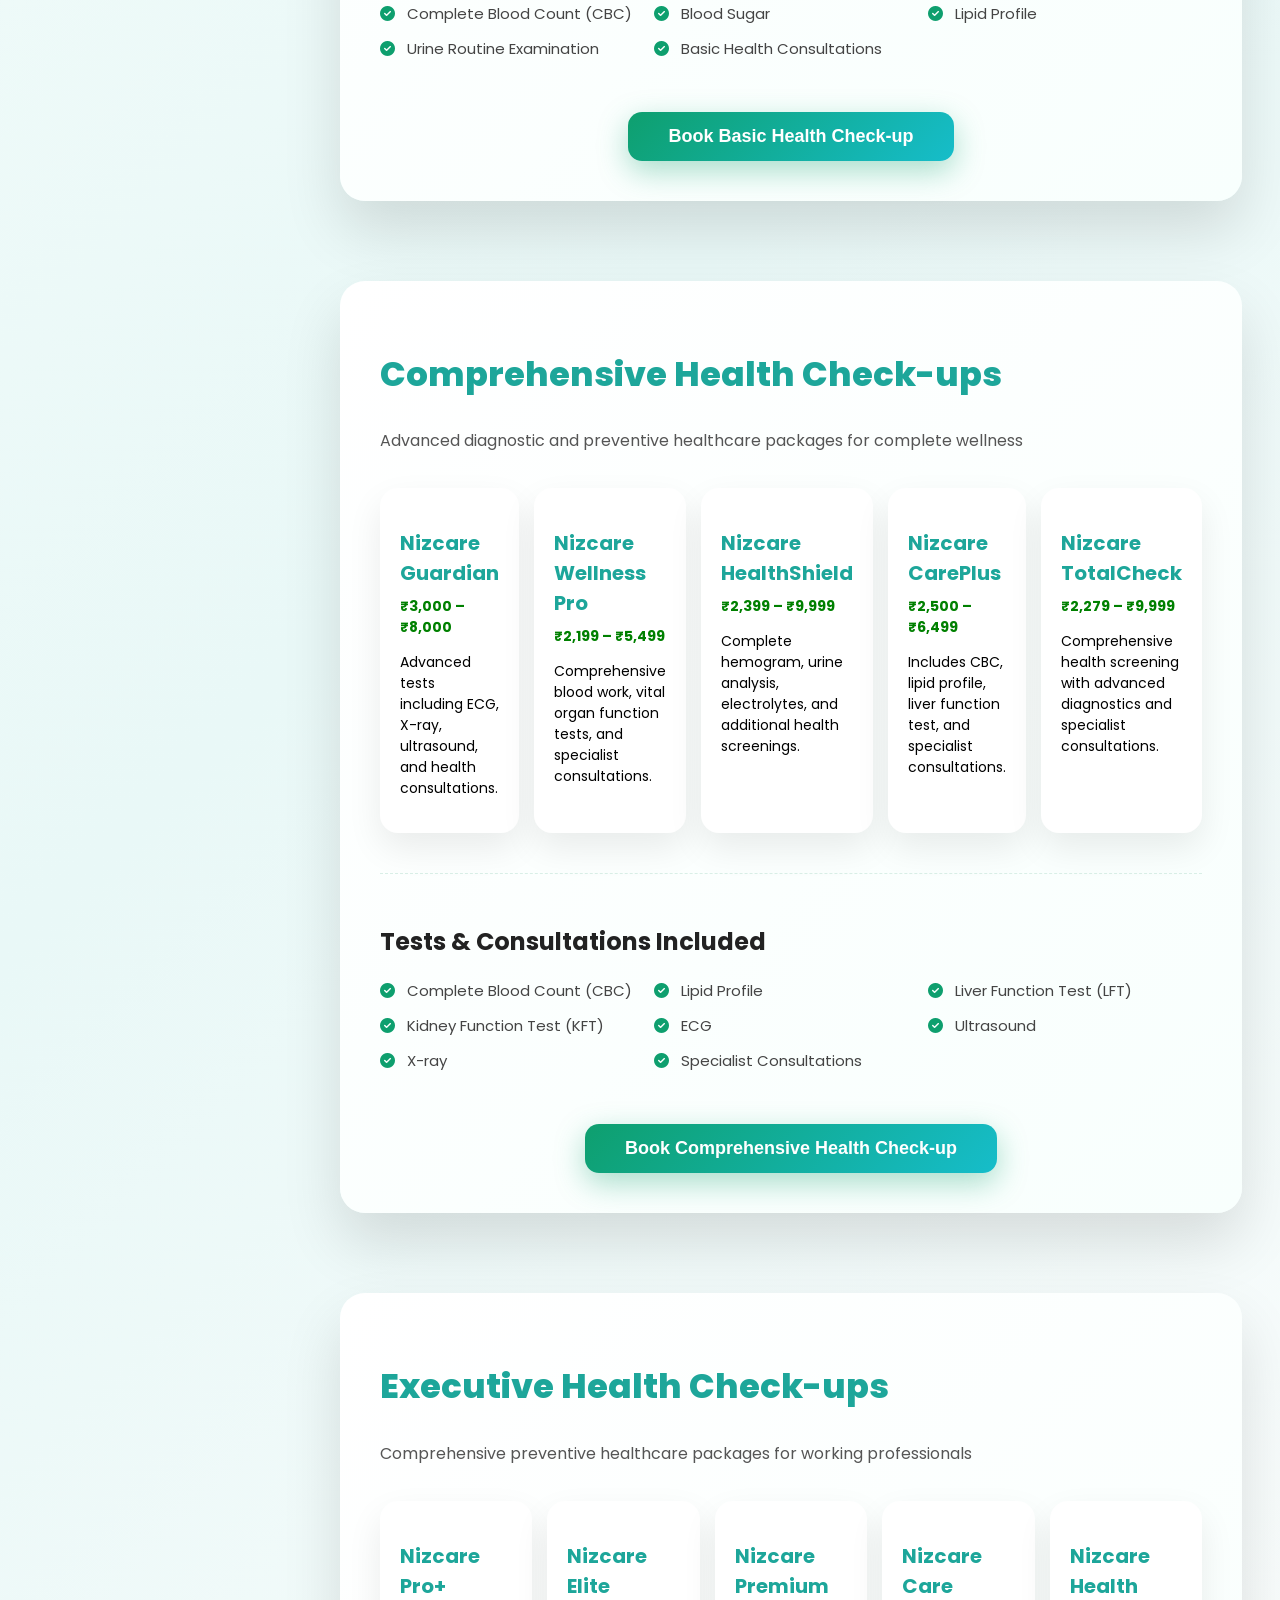
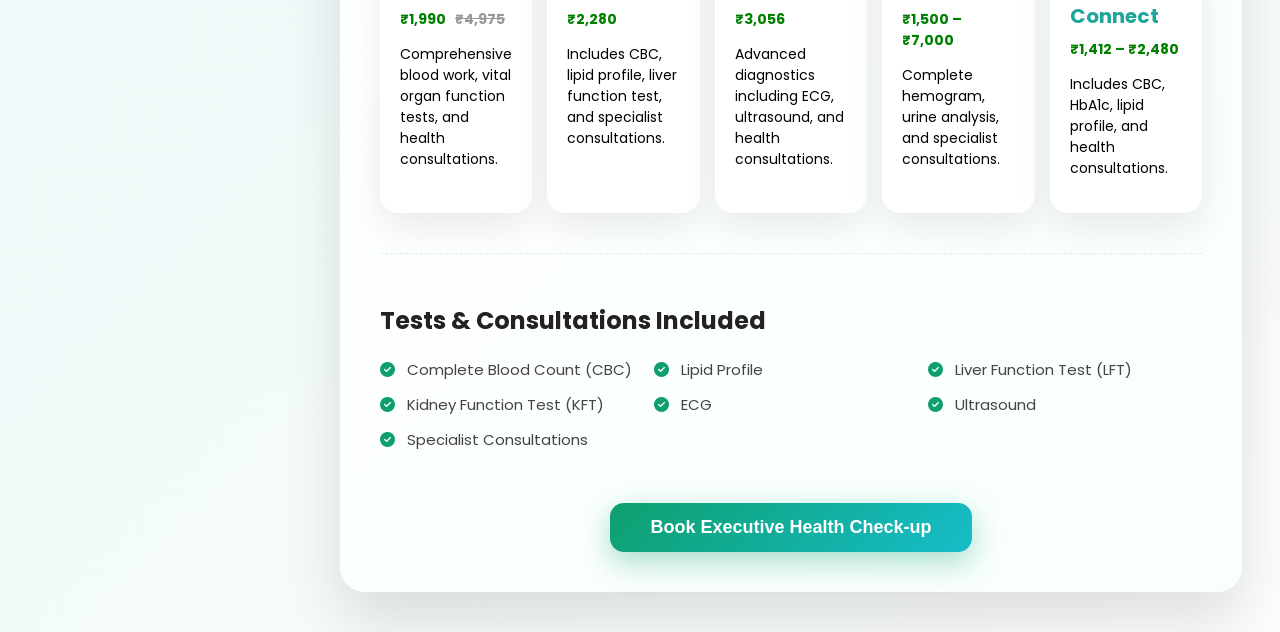
==== commit 9a25a8fc: "done" ====
--- a/package.html
+++ b/package.html
@@ -32,49 +32,62 @@
     <!-- Main Content -->
     <main class="main-content" style="margin-left: 300px;">
 
-        <section class="cement-packages">
-
-    <div class="cement-card">
-        <h2><i class="fa fa-industry"></i> Production & Kiln Operators</h2>
-
-        <ul class="test-list">
-            <li>CBC, ECG</li>
-            <li>Urine Routine</li>
-            <li>BP</li>
-            <li>Pulse Check</li>
-            <li>All Basic + Chest X-ray, Spirometry, Pulse Oximetry</li>
-            <li>All Plus + Audiometry, Liver Function, Stress ECG</li>
-        </ul>
-    </div>
-
-    <div class="cement-card">
-        <h2><i class="fa fa-truck"></i> Logistics & Maintenance Crew</h2>
-
-        <ul class="test-list">
-            <li>BP</li>
-            <li>Sugar (FBS/RBS)</li>
-            <li>Eye Check</li>
-            <li>Joint Screening</li>
-            <li>All Basic + ECG, Uric Acid, Vitamin D, X-ray Spine</li>
-            <li>All Plus + Fitness Cert, Drug Screening, ECG TMT</li>
-        </ul>
-    </div>
-
-    <div class="cement-card">
-        <h2><i class="fa fa-user"></i> Contract & Loading Staff</h2>
-
-        <ul class="test-list">
-            <li>CBC</li>
-            <li>BP</li>
-            <li>BMI</li>
-            <li>Urine Routine</li>
-            <li>All Basic + Sputum, Typhoid, Skin Exam</li>
-            <li>All Plus + HbsAg, HIV, Basic Mental Health Screening</li>
-        </ul>
-    </div>
-
-</section>
-        
+        <section class="cement-wrapper">
+
+            <h1>Health Checkup Packages for <span style="color: #1da69a;">Cement Industry</span></h1>
+
+            <div class="cement-packages">
+                <div class="cement-card">
+                    <h2>
+                        <span class="icon"><i class="fa fa-industry"></i></span>
+                        Production & Kiln Operators
+                    </h2>
+
+                    <ul class="test-list">
+                        <li>CBC, ECG</li>
+                        <li>Urine Routine</li>
+                        <li>BP</li>
+                        <li>Pulse Check</li>
+                        <li class="highlight">+ Chest X-ray, Spirometry, Pulse Oximetry</li>
+                        <li class="premium">+ Audiometry, Liver Function, Stress ECG</li>
+                    </ul>
+                </div>
+
+                <div class="cement-card">
+                    <h2>
+                        <span class="icon"><i class="fa fa-truck"></i></span>
+                        Logistics & Maintenance Crew
+                    </h2>
+
+                    <ul class="test-list">
+                        <li>BP</li>
+                        <li>Sugar (FBS/RBS)</li>
+                        <li>Eye Check</li>
+                        <li>Joint Screening</li>
+                        <li class="highlight">+ ECG, Uric Acid, Vitamin D, X-ray Spine</li>
+                        <li class="premium">+ Fitness Cert, Drug Screening, ECG TMT</li>
+                    </ul>
+                </div>
+
+                <div class="cement-card">
+                    <h2>
+                        <span class="icon"><i class="fa fa-user"></i></span>
+                        Contract & Loading Staff
+                    </h2>
+
+                    <ul class="test-list">
+                        <li>CBC</li>
+                        <li>BP</li>
+                        <li>BMI</li>
+                        <li>Urine Routine</li>
+                        <li class="highlight">+ Sputum, Typhoid, Skin Exam</li>
+                        <li class="premium">+ HbsAg, HIV, Mental Health Screening</li>
+                    </ul>
+                </div>
+            </div>
+
+        </section>
+
         <section class="executive-card-wrapper">
             <div class="executive-card">
 
--- a/style.css
+++ b/style.css
@@ -1008,6 +1008,95 @@
     background: #f4f6f8;
 }
 
+/* ===========cement============= */
+.cement-wrapper {
+    margin-top: 20px;
+    border-radius: 15px;
+    background: linear-gradient(135deg, #ffffff, #f7fafc);
+    padding: 50px 20px;
+    text-align: center;
+}
+
+.cement-wrapper h1 {
+    font-size: 28px;
+    color: #1e293b;
+    margin-bottom: 35px;
+    font-weight: 600;
+}
+
+/* Layout */
+.cement-packages {
+    display: flex;
+    flex-wrap: wrap;
+    gap: 20px;
+    justify-content: center;
+}
+
+/* Card */
+.cement-card {
+    width: 300px;
+    background: #ffffff;
+    border-radius: 12px;
+    padding: 22px;
+    border: 1px solid #e5e7eb;
+    transition: all 0.25s ease;
+    text-align: left;
+}
+
+.cement-card:hover {
+    border-color: #cbd5f5;
+    box-shadow: 0 8px 20px rgba(0,0,0,0.06);
+}
+
+/* Heading */
+.cement-card h2 {
+    font-size: 17px;
+    display: flex;
+    align-items: center;
+    gap: 12px;
+    margin-bottom: 15px;
+    color: #0f172a;
+}
+
+/* Icon */
+.icon {
+    background: #eef2ff;
+    color: #1da69a;
+    padding: 8px;
+    border-radius: 8px;
+    font-size: 14px;
+}
+
+/* List */
+.test-list {
+    list-style: none;
+    padding: 0;
+    margin: 0;
+}
+
+.test-list li {
+    padding: 7px 0;
+    font-size: 14px;
+    color: #475569;
+    display: flex;
+    align-items: center;
+}
+
+/* Soft separators */
+.test-list li:not(:last-child) {
+    border-bottom: 1px solid #f1f5f9;
+}
+
+/* Highlight tiers */
+.highlight {
+    color: #0284c7;
+    font-weight: 500;
+}
+
+.premium {
+    color: #16a34a;
+    font-weight: 500;
+}
 /* Header */
 
 .section-header {
